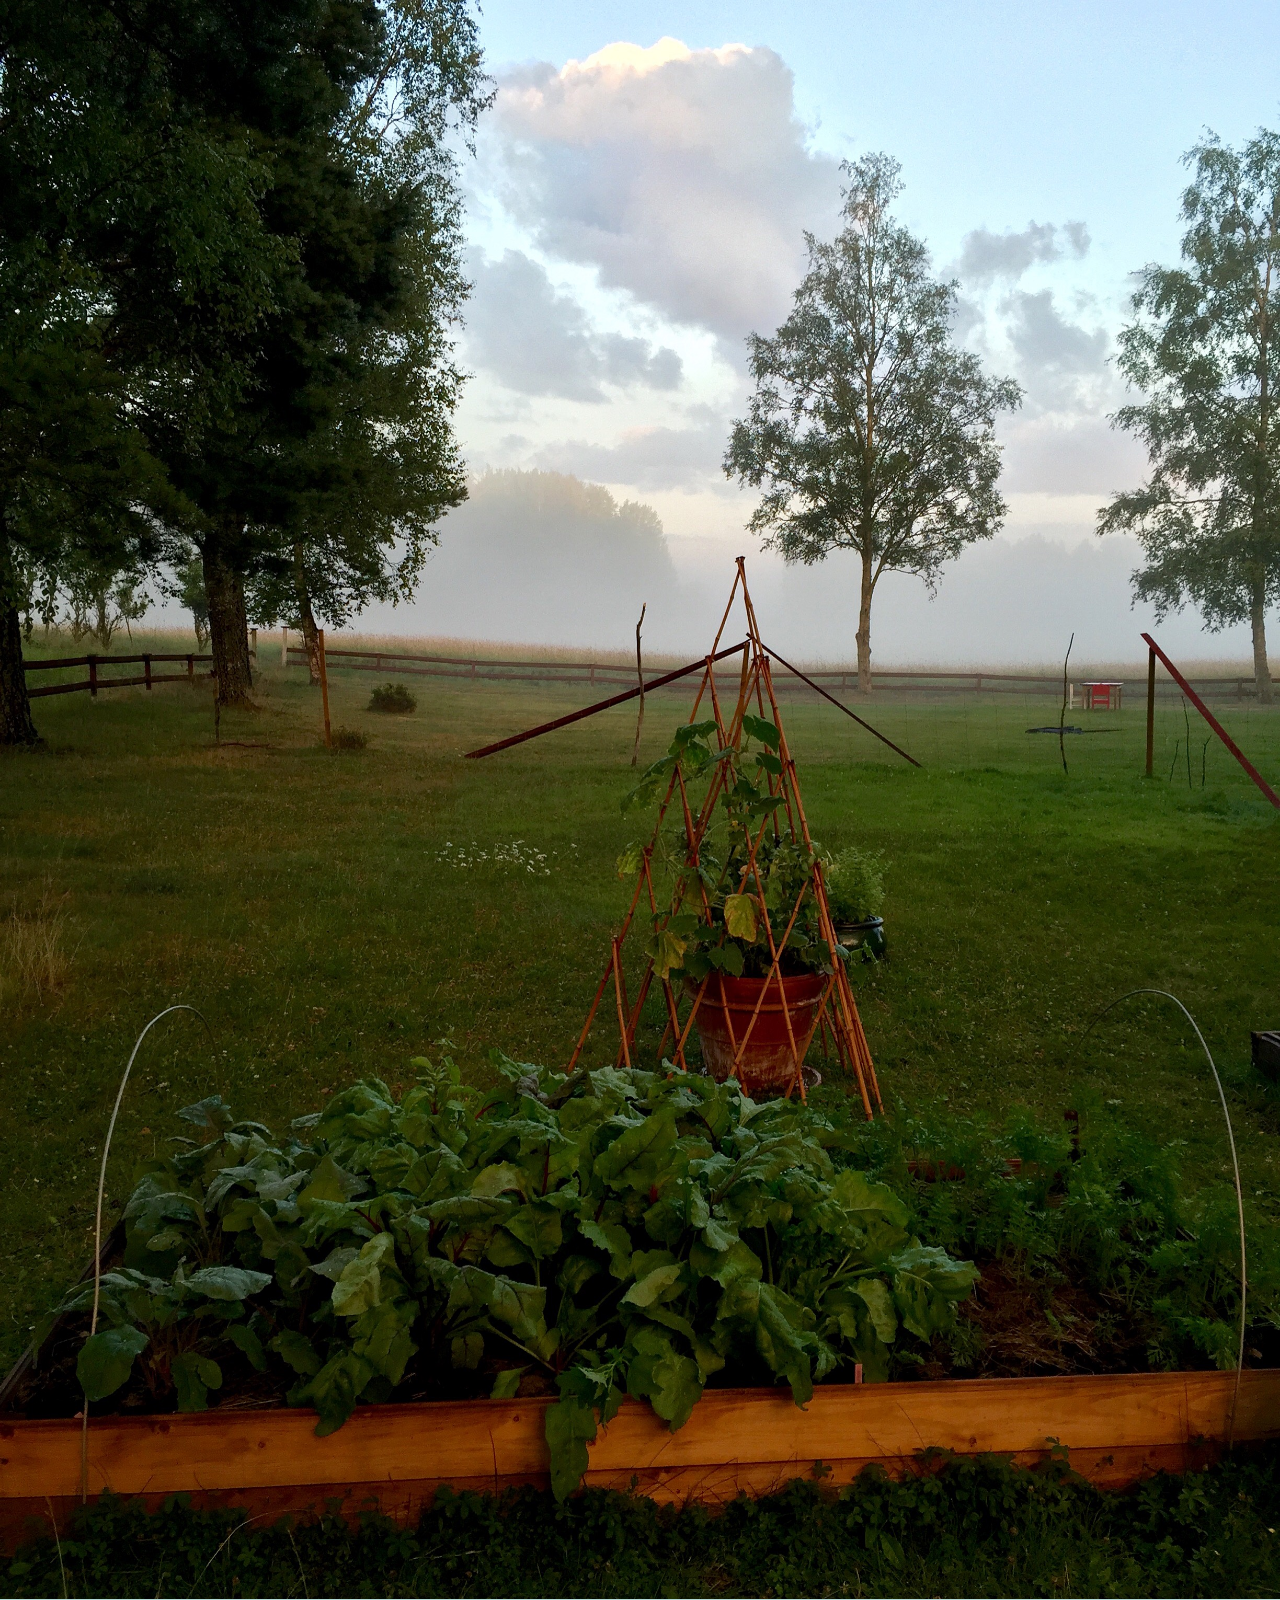
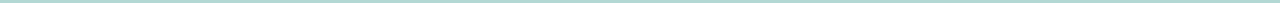
==== pallkragen.html @ e9d000b4 "Initial commit" ====
<!DOCTYPE html>
<html lang=“sv“>
    <head>
      <meta charset="utf-8">
      <link rel="stylesheet" type="text/css" href="./normalize.css">
      <link rel="stylesheet" type="text/css" href="./styles.css">
      <link href="https://fonts.googleapis.com/css?family=Merriweather" rel="stylesheet">
      <title>Rosenlund</title>
    </head>
    <body>
        <img src="./images/pallkrage.jpg" alt="Pallkrage" style="width:100%;">

    </body>
</html>
---- styles.css ----
body {
  font-family: Merriweather, serif;
  font-style: normal;
  text-align: center;
  color: #ffffff;
}
.centered {
    position: absolute;
    top: 50%;
    left: 50%;
    transform: translate(-50%, -50%);
}
.container {
  position: relative;
  display: flex;
  align-items: center;
  flex-direction: column;
  justify-content: center;
}

h1 {
  color: #ffffff;
  font-size: 65pt;
  font-family: Merriweather;
  font-style: oblique;
}

h2 {
  color: #ffffff;
  font-size: 18 pt;
  font-family: Merriweather;
  font-style: oblique;
}

h3 {
  color: #ffffff;
  font-size: 35pt;
  font-family: Merriweather;
  font-style: oblique;
}

.vertical_line {
  height:1px;
  width:50%;
  background:#b5b4b4;
  margin: auto;
  margin-top: 20px;
  margin-bottom: 20px;
}

.links {
  margin: 30px;
}

a {
  text-decoration: none;
  color: #ffffff;
  font-size: 25px;
}

@import url(https://fonts.googleapis.com/css?family=Dosis:300,400);

body {
  background-color:#b3d8d4;
}

.wrapper {
  display: block;
  position: absolute;
  top: 50%;
  left:50%;
  -webkit-transform: translate(-50%,-50%);
}

h1 a {
  color: #fff;
  font-size: 30px;
  text-decoration: none;
  display: inline-block;
  position: relative;
  font-family: 'Merriweather', sans-serif;
}

/* effect-shine */
.effect-shine:hover {
  -webkit-mask-image: linear-gradient(-75deg, rgba(0,0,0,.6) 30%, #000 50%, rgba(0,0,0,.6) 70%);
  -webkit-mask-size: 200%;
  animation: shine 2s infinite;
}

@-webkit-keyframes shine {
  from {
    -webkit-mask-position: 150%;
  }

  to {
    -webkit-mask-position: -50%;
  }
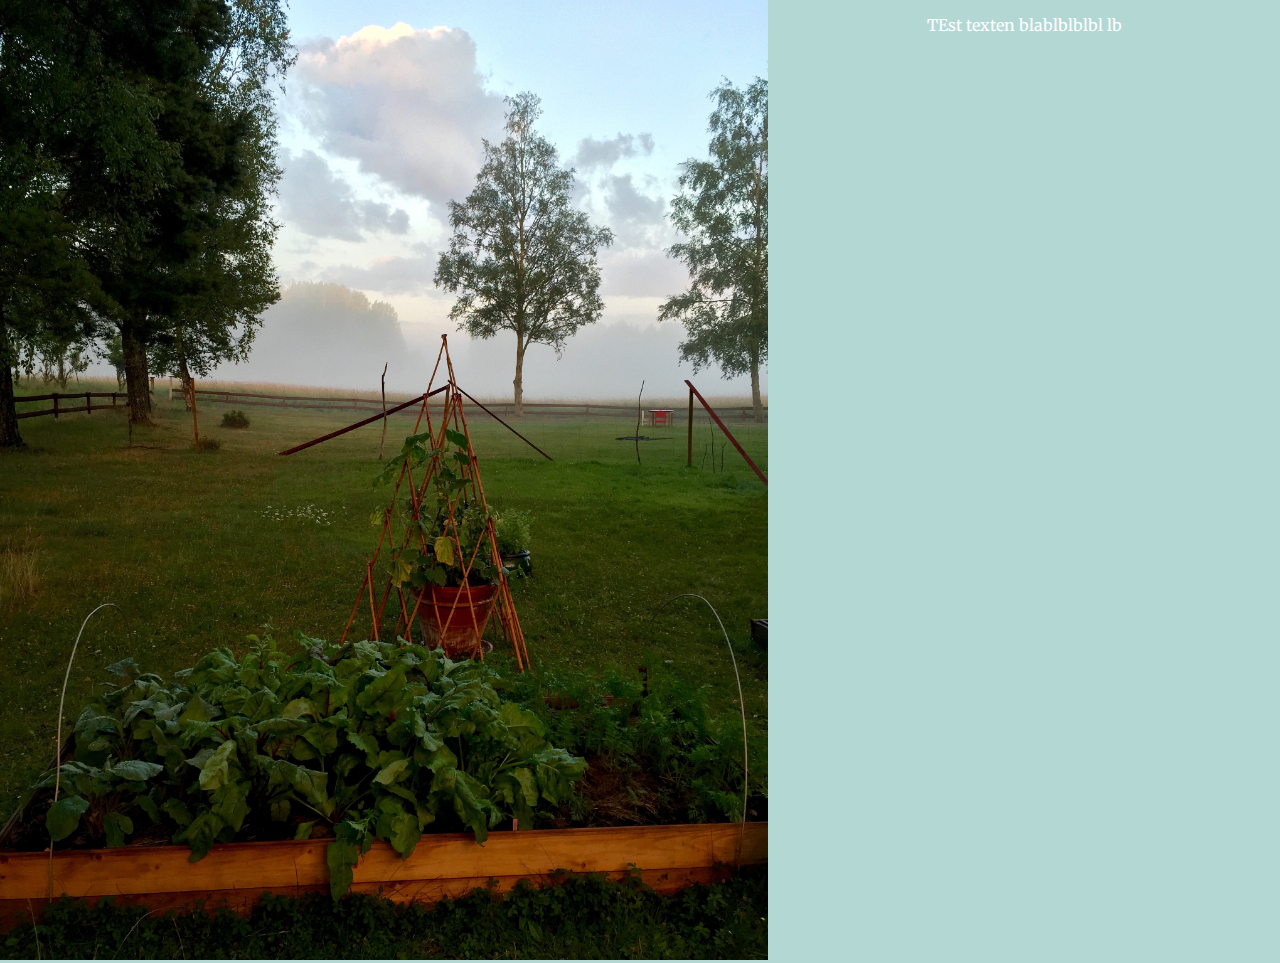
==== commit 935e94f8: "PicTextGrid" ====
--- a/pallkragen.html
+++ b/pallkragen.html
@@ -6,9 +6,17 @@
       <link rel="stylesheet" type="text/css" href="./styles.css">
       <link href="https://fonts.googleapis.com/css?family=Merriweather" rel="stylesheet">
       <title>Rosenlund</title>
+      <link rel="shortcut icon" type="image/png" href="./favicon.png"/>
     </head>
     <body>
-        <img src="./images/pallkrage.jpg" alt="Pallkrage" style="width:100%;">
+      <div class="picturetextcolumns">
+        <div class="picturewidth">
+          <img src="./images/pallkrage.jpg" alt="Pallkrage" class="picturegrid">
+        </div>
+        <p class="textgrid">TEst texten blablblblbl lb</p>
+
+      </div>
+
 
     </body>
 </html>
--- a/styles.css
+++ b/styles.css
@@ -58,6 +58,22 @@
   font-size: 25px;
 }
 
+img {
+  width: 100%;
+}
+
+.picturetextcolumns {
+  display: flex;
+}
+
+.picturewidth {
+  width: 60%;
+}
+
+.textgrid {
+  width: 40%;
+}
+
 @import url(https://fonts.googleapis.com/css?family=Dosis:300,400);
 
 body {
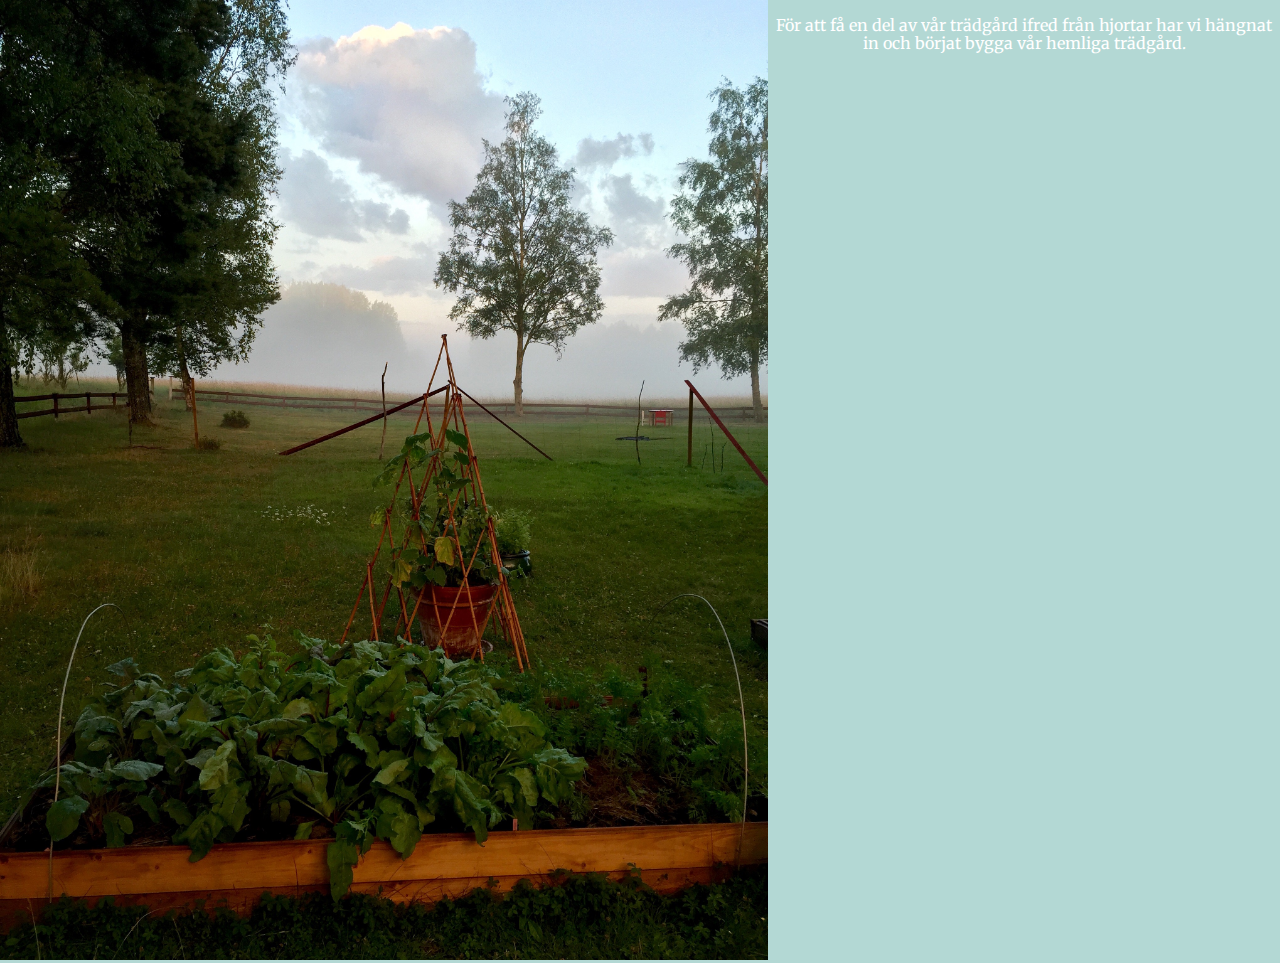
==== commit 4fc5b96a: "Uppdaterad text" ====
--- a/pallkragen.html
+++ b/pallkragen.html
@@ -13,7 +13,7 @@
         <div class="picturewidth">
           <img src="./images/pallkrage.jpg" alt="Pallkrage" class="picturegrid">
         </div>
-        <p class="textgrid">TEst texten blablblblbl lb</p>
+        <p class="textgrid">För att få en del av vår trädgård ifred från hjortar har vi hängnat in och börjat bygga vår hemliga trädgård.</p>
 
       </div>
 
